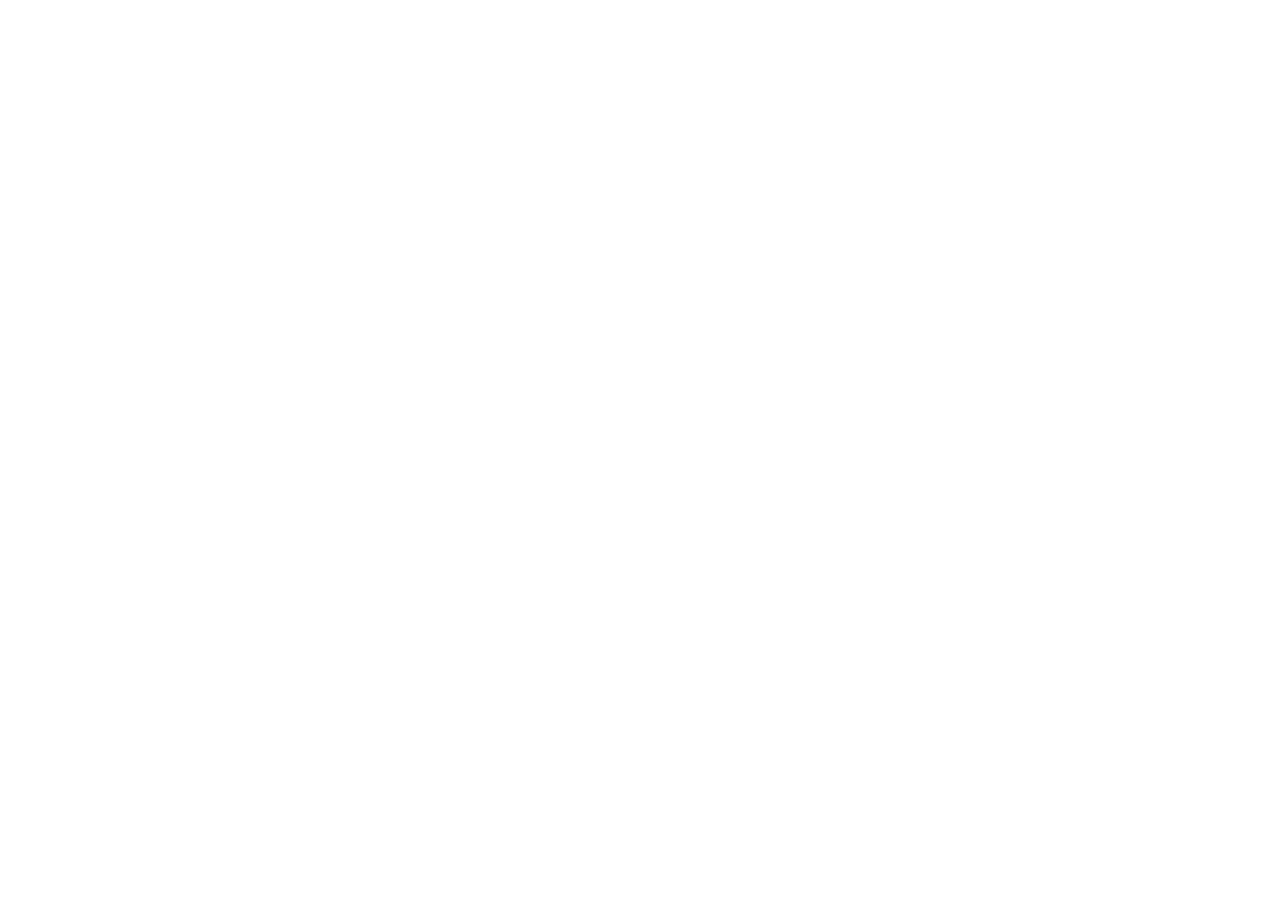
==== pages/feed.html @ baff60b3 "Link:CSS" ====
<!DOCTYPE html>
<html lang="pt-br">
<head>
    <meta charset="UTF-8">
    <meta http-equiv="X-UA-Compatible" content="IE=edge">
    <meta name="viewport" content="width=device-width, initial-scale=1.0">
    <link rel="stylesheet" href="../src/components/style.css">
    <title>Feed</title>
</head>
<body>
    
</body>
</html>
---- src/components/style.css ----
@import url(./feed.css);
@import url(./index.css);
@import url(./constants.css);
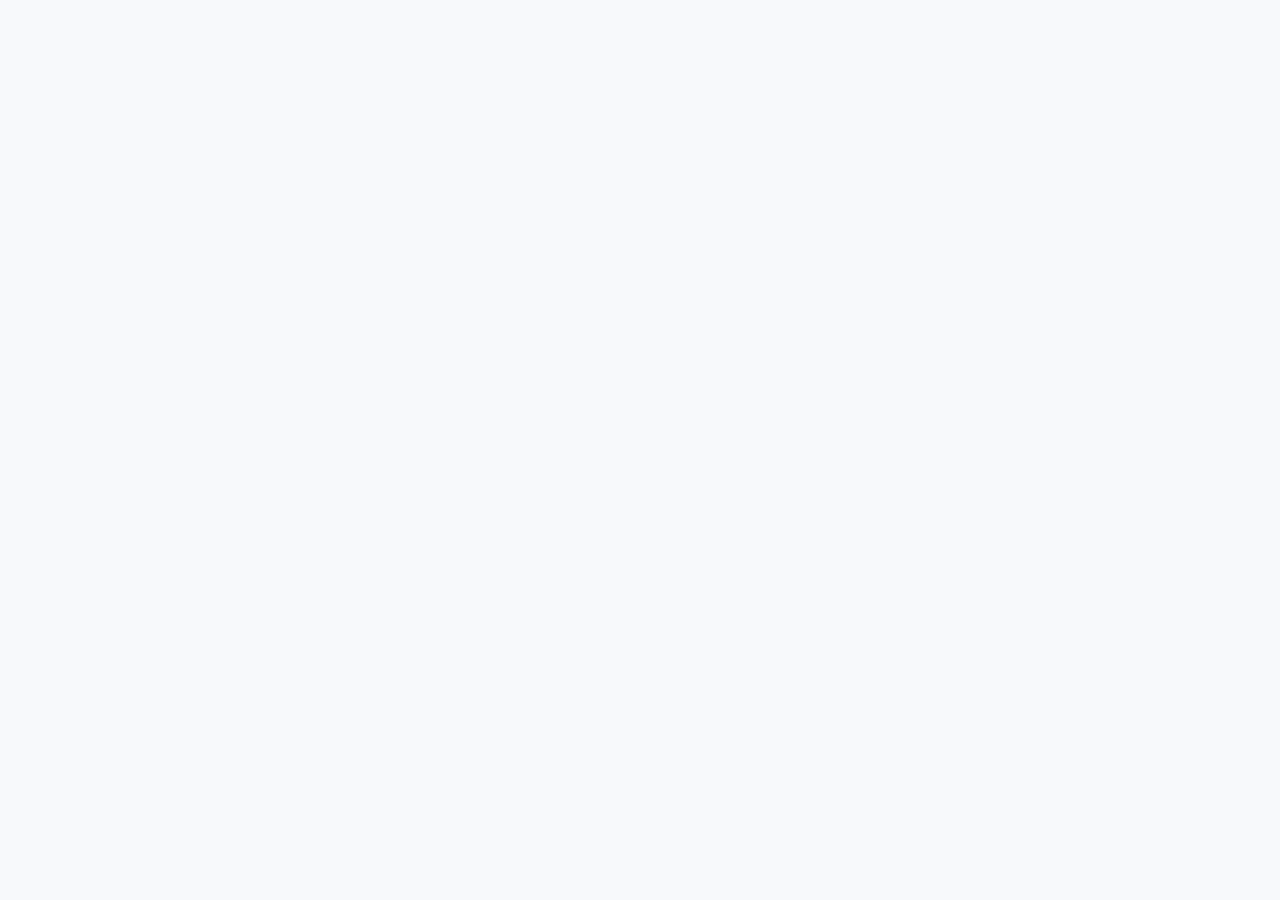
==== commit e62aa763: "Pattern" ====
--- a/pages/feed.html
+++ b/pages/feed.html
@@ -9,5 +9,9 @@
 </head>
 <body>
     
+    <div class="container-pattern">
+        
+    </div>
+
 </body>
 </html>--- a/src/components/style.css
+++ b/src/components/style.css
@@ -1,3 +1,16 @@
 @import url(./feed.css);
 @import url(./index.css);
-@import url(./constants.css);+@import url(./constants.css);
+
+* {
+    margin: 0;
+    padding: 0;
+}
+
+body {
+    background-color: var(--bg-color);
+}
+
+.container-pattern  {
+    margin: 2% 6%;
+}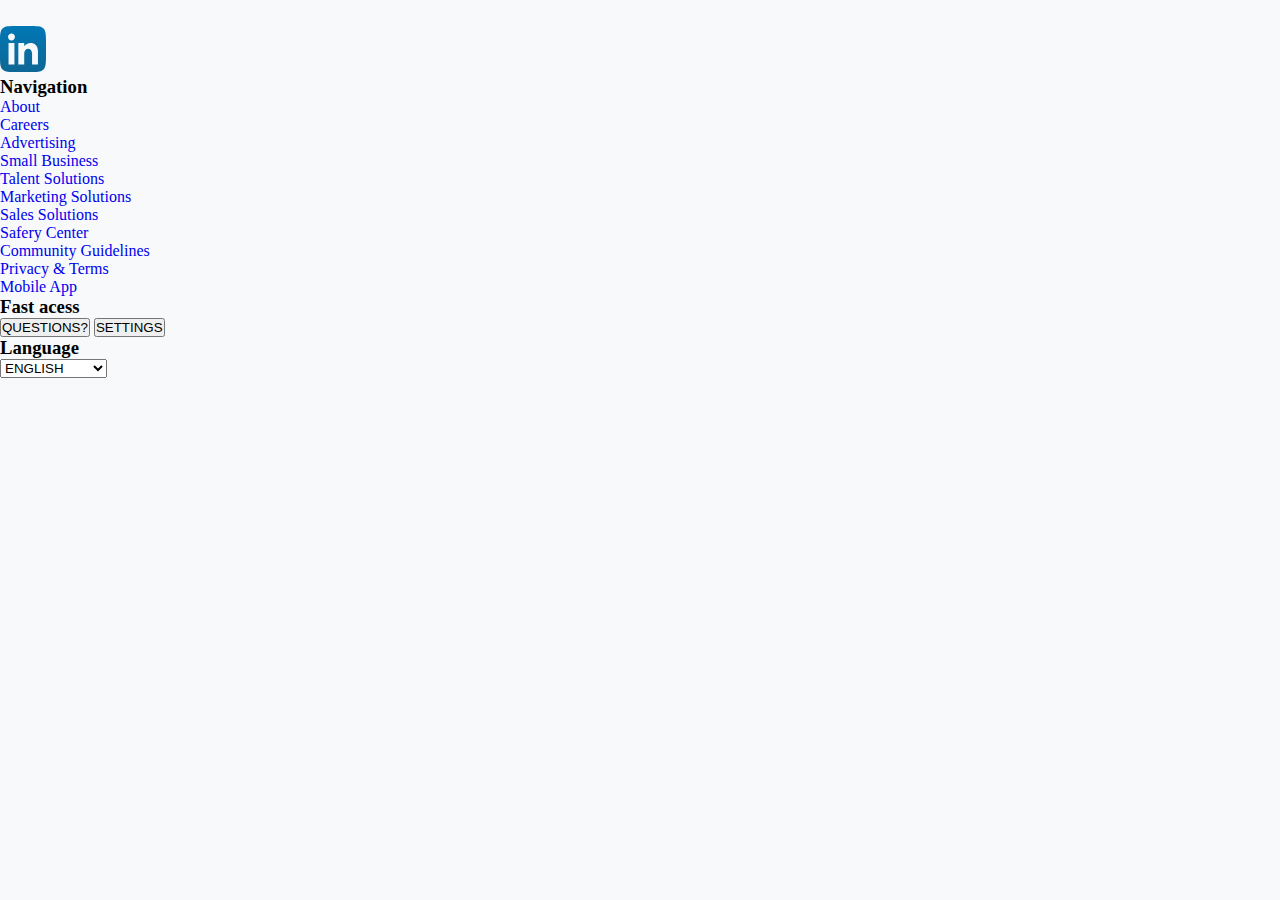
==== commit fda2194b: "Footers" ====
--- a/pages/feed.html
+++ b/pages/feed.html
@@ -4,14 +4,61 @@
     <meta charset="UTF-8">
     <meta http-equiv="X-UA-Compatible" content="IE=edge">
     <meta name="viewport" content="width=device-width, initial-scale=1.0">
+    <link rel="stylesheet" href="https://cdnjs.cloudflare.com/ajax/libs/font-awesome/6.2.0/css/all.min.css" integrity="sha512-xh6O/CkQoPOWDdYTDqeRdPCVd1SpvCA9XXcUnZS2FmJNp1coAFzvtCN9BmamE+4aHK8yyUHUSCcJHgXloTyT2A==" crossorigin="anonymous" referrerpolicy="no-referrer" />
     <link rel="stylesheet" href="../src/components/style.css">
     <title>Feed</title>
 </head>
 <body>
     
     <div class="container-pattern">
-        
+
     </div>
 
+    <footer>
+        <div class="imgs-footer-logo">
+            <img src="../src/img/header-img/logo.svg" alt="">
+            <img src="../src/img/header-img/linkedin-txt-footer.svg" alt="">
+        </div>
+        <div class="col01-footer">
+            <ul>
+                <li><h3>Navigation</h3></li>
+                <li><a href="#">About</a></li>
+                <li><a href="#">Careers</a></li>
+                <li><a href="#">Advertising</a></li>
+                <li><a href="#">Small Business</a></li>
+            </ul>
+        </div>
+        <div class="coltxt-footer">
+            <ul>
+                <li><a href="#">Talent Solutions</a></li>
+                <li><a href="#">Marketing Solutions</a></li>
+                <li><a href="#">Sales Solutions</a></li>
+                <li><a href="#">Safery Center</a></li>
+            </ul>
+        </div>
+        <div class="coltxt-footer">
+            <ul>
+                <li><a href="#">Community Guidelines</a></li>
+                <li><a href="#">Privacy & Terms</a></li>
+                <li><a href="#">Mobile App</a></li>
+            </ul>
+        </div>
+        <div class="col02-footer">
+            <h3>Fast acess</h3>
+            <div class="bts-on-footer">
+                <button class="blue-button-ft">QUESTIONS?<i class="fa-regular fa-circle-question"></i></button>
+                <button class="off-button-ft">SETTINGS<i class="fa-solid fa-gear"></i></button>
+            </div>
+            
+        </div>
+        <div class="col02-footer">
+            <h3>Language</h3>
+           <select name="lang" id="">
+                <option value="english">ENGLISH</option>
+                <option value="pt-br">PORTUGUÊS</option>
+                <option value="spanish">ESPANHOL</option>
+           </select> 
+        </div>
+    </footer>
 </body>
 </html>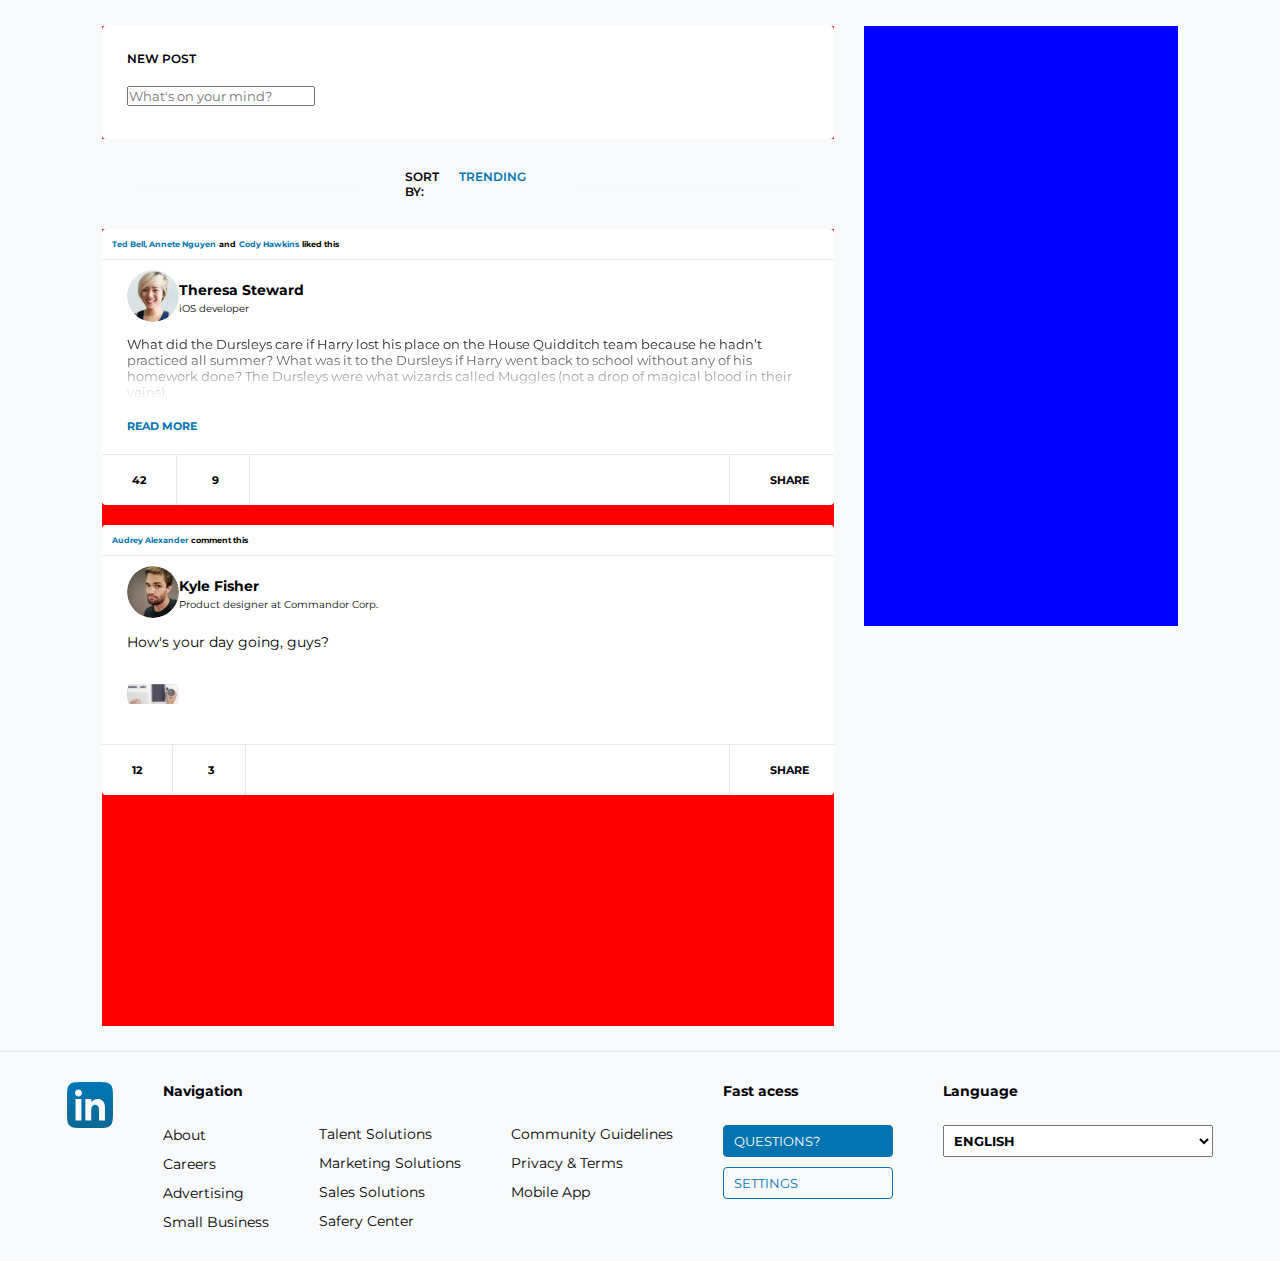
==== commit 16332bce: "Feed-Cards" ====
--- a/pages/feed.html
+++ b/pages/feed.html
@@ -11,7 +11,135 @@
 <body>
     
     <div class="container-pattern">
+        <div class="container-70">
+            <div class="box-container">
 
+                <div class="tittle-secs">NEW POST</div>
+
+                <div class="post-section">
+                    <div><input type="text" placeholder="What's on your mind?"></div>
+                    <div class="icons-newp">
+                        <i class="fa-solid fa-paperclip"></i>
+                        <i class="fa-regular fa-image"></i>
+                        <i class="fa-solid fa-film"></i>
+                        <i class="fa-regular fa-paper-plane"></i>
+                    </div>
+                </div>
+            </div>
+            
+            <div class="sort-loose">
+                <hr>
+                <div class="text-inside-sort">
+                    <h1 class="tittle-secs">SORT BY:</h1>
+                    <h1 class="tittle-secs blue-sort">TRENDING<i class="fa-solid fa-angle-down"></i></h1>
+                </div>
+                <hr>
+            </div>
+
+            <div>
+                <div class="top-ct-bd">
+                    <div class="top-ct-txt">
+                        <div><h2>Ted Bell, Annete Nguyen</h2></div>
+                        <div><h1>and</h1></div>
+                        <div><h2>Cody Hawkins</h2></div>
+                        <div><h1>liked this</h1></div>
+                    </div>
+                    <div><i class="fa-solid fa-ellipsis"></i></div>
+                </div>
+    
+                <div class="mid-ct-bd">
+                    <div class="img-text">
+                        <div>
+                            <img src="../src/img/feed-img/theresa-steward-feed.svg" alt="">
+                        </div>
+                        <div>
+                            <h1 class="name-bd-secs">Theresa Steward</h1>
+                            <h2 class="sub-name-bd">iOS developer</h2>
+                        </div>
+                    </div>
+                    <div class="text-and-rm">
+                        <div>
+                            <p>What did the Dursleys care if Harry lost his place on the House Quidditch team because he hadn’t practiced all summer? What was it to the Dursleys if Harry went back to school without any of his homework done? The Dursleys were what wizards called Muggles (not a drop of magical blood in their veins).</p>
+                        </div>
+                        <div>
+                            <a href="#">READ MORE</a>
+                        </div>
+                    </div>   
+                </div>
+
+                <div class="bot-ct-bd">
+                    <div class="icons">
+                        <div class="divisor">
+                            <i class="fa-regular fa-thumbs-up"></i>
+                            <h1>42</h1>
+                        </div>
+                        <div class="divisor-02">
+                            <i class="fa-regular fa-comment"></i>
+                            <h1>9</h1>
+                        </div>
+                    </div>
+                    <div>
+                        <div class="icons share-bd">
+                            <i class="fa-solid fa-share-nodes"></i>
+                            <h1>SHARE</h1>
+                        </div>
+                    </div>    
+                </div>
+            </div>
+
+            <div>
+                <div class="top-ct-bd">
+                    <div class="top-ct-txt">
+                        <div><h2>Audrey Alexander</h2></div>
+                        <div><h1>comment this</h1></div>
+                    </div>
+                    <div><i class="fa-solid fa-ellipsis"></i></div>
+                </div>
+    
+                <div class="mid-ct-bd-02">
+                    <div class="img-text">
+                        <div>
+                            <img src="../src/img/feed-img/kyle-fisher-feed.svg" alt="">
+                        </div>
+                        <div>
+                            <h1 class="name-bd-secs">Kyle Fisher</h1>
+                            <h2 class="sub-name-bd">Product designer at Commandor Corp.</h2>
+                        </div>
+                    </div>
+                    <div class="text-and-rm">
+                        <div class="style-text">
+                            <p>How's your day going, guys?</p>
+                        </div>
+                        <div>
+                            <img src="../src/img/feed-img/hows-your-day.svg" alt="">
+                        </div>
+                    </div>   
+                </div>
+
+                <div class="bot-ct-bd">
+                    <div class="icons">
+                        <div class="divisor">
+                            <i class="fa-solid fa-thumbs-up"></i>
+                            <h1>12</h1>
+                        </div>
+                        <div class="divisor-02">
+                            <i class="fa-regular fa-comment"></i>
+                            <h1>3</h1>
+                        </div>
+                    </div>
+                    <div>
+                        <div class="icons share-bd">
+                            <i class="fa-solid fa-share-nodes"></i>
+                            <h1>SHARE</h1>
+                        </div>
+                    </div>    
+                </div>
+            </div>
+        </div>
+
+        <div class="container-30">
+
+        </div>
     </div>
 
     <footer>
--- a/src/components/style.css
+++ b/src/components/style.css
@@ -1,10 +1,18 @@
+@import url('https://fonts.googleapis.com/css2?family=Montserrat:ital,wght@0,300;0,400;0,500;0,700;1,400&display=swap');
+
 @import url(./feed.css);
 @import url(./index.css);
 @import url(./constants.css);
+@import url(./header.css);
+@import url(./footer.css);
+@import url(./perso-text.css);
+@import url(./box-container.css);
+@import url(./container-body.css);
 
 * {
     margin: 0;
     padding: 0;
+    font-family: 'Montserrat', sans-serif;
 }
 
 body {
@@ -12,5 +20,8 @@
 }
 
 .container-pattern  {
-    margin: 2% 6%;
-}+    margin: 2% 8%;
+    display: flex;
+    gap: 30px;
+    box-sizing: border-box;
+}
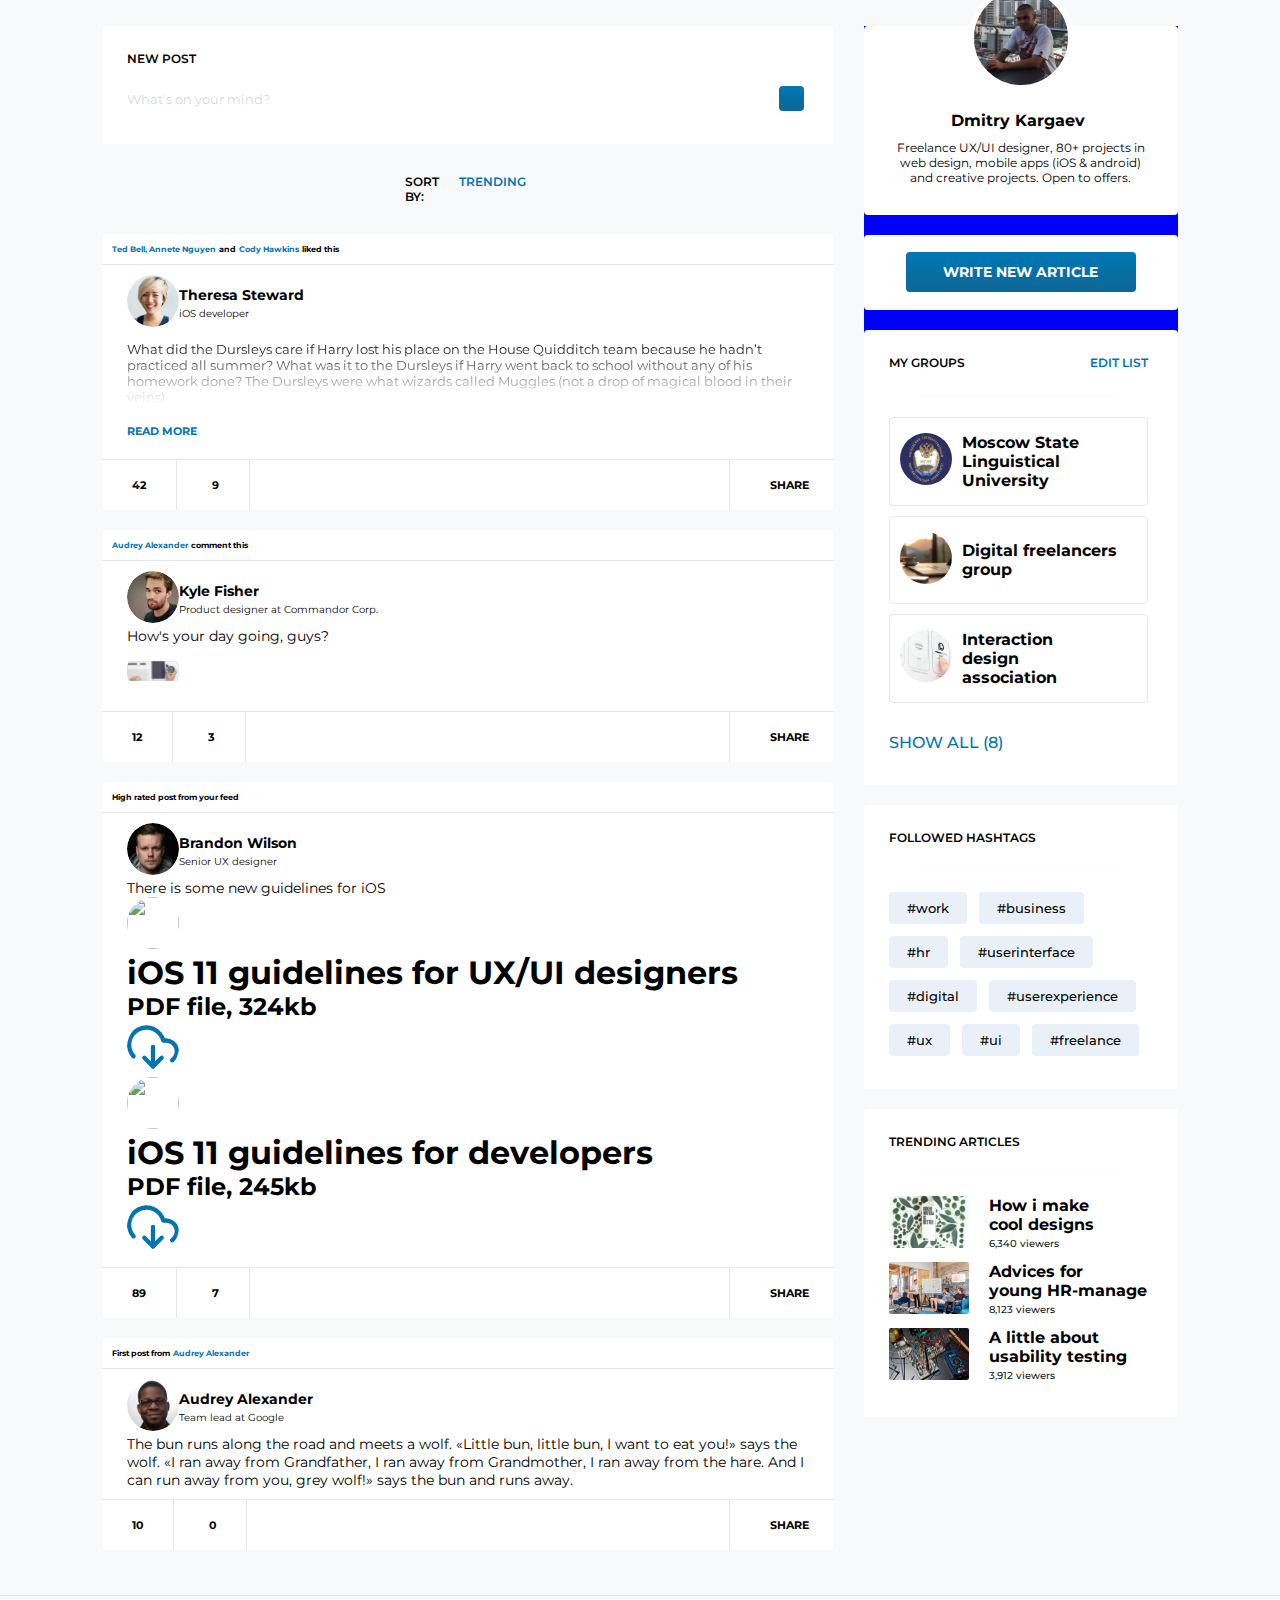
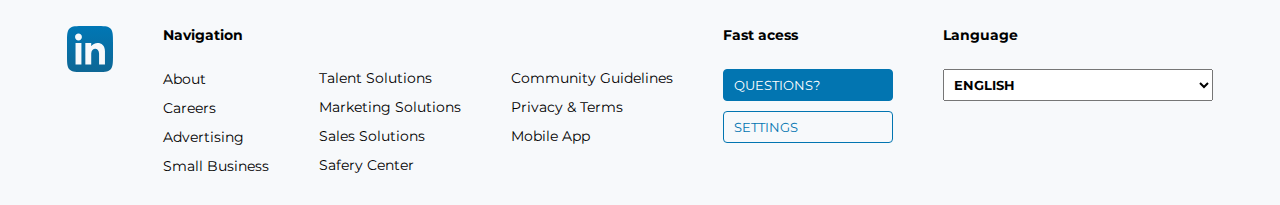
==== commit 0be0c968: "Feed w Header" ====
--- a/pages/feed.html
+++ b/pages/feed.html
@@ -17,7 +17,7 @@
                 <div class="tittle-secs">NEW POST</div>
 
                 <div class="post-section">
-                    <div><input type="text" placeholder="What's on your mind?"></div>
+                    <div><input class="post-holder" type="text" placeholder="What's on your mind?"></div>
                     <div class="icons-newp">
                         <i class="fa-solid fa-paperclip"></i>
                         <i class="fa-regular fa-image"></i>
@@ -36,7 +36,7 @@
                 <hr>
             </div>
 
-            <div>
+            <div class="body-content">
                 <div class="top-ct-bd">
                     <div class="top-ct-txt">
                         <div><h2>Ted Bell, Annete Nguyen</h2></div>
@@ -87,7 +87,7 @@
                 </div>
             </div>
 
-            <div>
+            <div class="body-content">
                 <div class="top-ct-bd">
                     <div class="top-ct-txt">
                         <div><h2>Audrey Alexander</h2></div>
@@ -106,11 +106,9 @@
                             <h2 class="sub-name-bd">Product designer at Commandor Corp.</h2>
                         </div>
                     </div>
-                    <div class="text-and-rm">
-                        <div class="style-text">
+                    <div class="text-and-rm-02">
+                        <div>
                             <p>How's your day going, guys?</p>
-                        </div>
-                        <div>
                             <img src="../src/img/feed-img/hows-your-day.svg" alt="">
                         </div>
                     </div>   
@@ -135,10 +133,261 @@
                     </div>    
                 </div>
             </div>
+
+            <div class="body-content">
+                <div class="top-ct-bd">
+                    <div class="top-ct-txt">
+                        <div><h1>High rated post from your feed</h1></div>
+                    </div>
+                    <div><i class="fa-solid fa-ellipsis"></i></div>
+                </div>
+    
+                <div class="mid-ct-bd-02">
+                    <div class="img-text">
+                        <div>
+                            <img src="../src/img/feed-img/brandon-wilson-feed.svg" alt="">
+                        </div>
+                        <div>
+                            <h1 class="name-bd-secs">Brandon Wilson</h1>
+                            <h2 class="sub-name-bd">Senior UX designer</h2>
+                        </div>
+                    </div>
+                    <div class="text-and-rm-03">
+                        <div>
+                            <p>There is some new guidelines for iOS</p>
+                            <div class="blue-card-down">
+                                <div class="flex-include">
+                                    <div>
+                                        <img src="../src/img/feed-img/file-group.svg" alt="">
+                                    </div>
+                                    <div class="text-aligner">
+                                        <div><h1>iOS 11 guidelines for UX/UI designers</h1></div>
+                                        <div><h2>PDF file, 324kb</h2></div>
+                                    </div>  
+                                </div>
+                                <div class="cloud-sizer">
+                                    <img src="../src/img/feed-img/download-cloud.svg" alt="">    
+                                </div>
+                            </div>
+                            <div class="blue-card-down">
+                                <div class="flex-include">
+                                    <div>
+                                        <img src="../src/img/feed-img/file-group.svg" alt="">
+                                    </div>
+                                    <div class="text-aligner">
+                                        <div><h1>iOS 11 guidelines for developers</h1></div>
+                                        <div><h2>PDF file, 245kb</h2></div>
+                                    </div>  
+                                </div>
+                                <div class="cloud-sizer">
+                                    <img src="../src/img/feed-img/download-cloud.svg" alt="">    
+                                </div>
+                            </div>
+
+                        </div>
+                    </div>   
+                </div>
+
+                <div class="bot-ct-bd">
+                    <div class="icons">
+                        <div class="divisor">
+                            <i class="fa-solid fa-thumbs-up"></i>
+                            <h1>89</h1>
+                        </div>
+                        <div class="divisor-02">
+                            <i class="fa-solid fa-comment"></i>
+                            <h1>7</h1>
+                        </div>
+                    </div>
+                    <div>
+                        <div class="icons share-bd">
+                            <i class="fa-solid fa-share-nodes"></i>
+                            <h1>SHARE</h1>
+                        </div>
+                    </div>    
+                </div>
+            </div>
+
+            <div class="body-content">
+                <div class="top-ct-bd">
+                    <div class="top-ct-txt">
+                        <div><h1>First post from</h1></div>
+                        <div><h2>Audrey Alexander</h2></div>
+                    </div>
+                    <div><i class="fa-solid fa-ellipsis"></i></div>
+                </div>
+    
+                <div class="mid-ct-bd-02">
+                    <div class="img-text">
+                        <div>
+                            <img src="../src/img/feed-img/audrey-alexandeer-feed.svg" alt="">
+                        </div>
+                        <div>
+                            <h1 class="name-bd-secs">Audrey Alexander</h1>
+                            <h2 class="sub-name-bd">Team lead at Google</h2>
+                        </div>
+                    </div>
+                    <div class="text-and-rm-02">
+                        <div>
+                            <p>The bun runs along the road and meets a wolf. «Little bun, little bun, I want to eat you!» says the wolf. «I ran away from Grandfather, I ran away from Grandmother, I ran away from the hare. And I can run away from you, grey wolf!» says the bun and runs away.</p>
+                        </div>
+                    </div>   
+                </div>
+
+                <div class="bot-ct-bd">
+                    <div class="icons">
+                        <div class="divisor">
+                            <i class="fa-regular fa-thumbs-up"></i>
+                            <h1>10</h1>
+                        </div>
+                        <div class="divisor-02">
+                            <i class="fa-regular fa-comment"></i>
+                            <h1>0</h1>
+                        </div>
+                    </div>
+                    <div>
+                        <div class="icons share-bd">
+                            <i class="fa-solid fa-share-nodes"></i>
+                            <h1>SHARE</h1>
+                        </div>
+                    </div>    
+                </div>
+            </div>
         </div>
 
         <div class="container-30">
-
+            <div class="box-card-info">
+                <div class="person-card-info">
+                    <div>
+                        <img class="img-01" src="../src/img/feed-img/background-infocard.svg" alt="">
+                    </div>
+                    <div class="img-02">
+                        <img src="../src/img/feed-img/dmitry-kargaev-feed.svg" alt="">
+                    </div>
+                    <div class="name-card-info">
+                        <h1>Dmitry Kargaev</h1>
+                        <i class="fa-brands fa-linkedin"></i>
+                    </div>
+                    <div class="aligner-card-info-txt">
+                        <p>Freelance UX/UI designer, 80+ projects in web design, mobile apps (iOS & android) and creative projects. Open to offers.</p>
+                    </div>
+                </div>
+
+                <div class="btn-area-write">
+                    <div class="bg-write-btn"><h1>WRITE NEW ARTICLE</h1></div>
+                </div>
+
+                <div class="box-container">
+                    <div class="tittle-box-03">
+                        <h1 class="tittle-secs">MY GROUPS</h1> 
+                        <h2 class="tittle-secs">EDIT LIST</h2>   
+                    </div>
+                    <hr>
+                    <div class="group-cards">
+                        <div class="card">
+                            <div>
+                                <img src="../src/img/feed-img/moscow-state-feed.svg" alt="">
+                            </div>
+                            
+                            <div>
+                                <h1>Moscow State</h1>
+                                <h1>Linguistical</h1>
+                                <h1>University</h1>
+                            </div>
+                        </div>
+
+                        <div class="card">
+                            <div>
+                                <img src="../src/img/feed-img/digital-freelancers.svg" alt="">
+                            </div>
+                            
+                            <div>
+                                <h1>Digital freelancers group</h1>
+                            </div>
+                        </div>
+
+                        <div class="card">
+                            <div>
+                                <img src="../src/img/feed-img/interaction-design.svg" alt="">
+                            </div>
+                            
+                            <div>
+                                <h1>Interaction</h1>
+                                <h1>design</h1>
+                                <h1>association</h1>
+                            </div>
+                        </div>
+
+                        <div class="show-link">
+                            <a href="#">SHOW ALL (8)</a>
+                        </div>
+                    </div>
+
+                </div>
+
+                <div class="box-container">
+                    <div class="tittle-box-03">
+                        <h1 class="tittle-secs">FOLLOWED HASHTAGS</h1>   
+                    </div>  
+                    <hr>
+                    
+                    <div class="hash-words">
+                        <div class="container-hashs"><h1>#work</h1></div>
+                        <div class="container-hashs"><h1>#business</h1></div>
+                        <div class="container-hashs"><h1>#hr</h1></div>
+                        <div class="container-hashs"><h1>#userinterface</h1></div>
+                        <div class="container-hashs"><h1>#digital</h1></div>
+                        <div class="container-hashs"><h1>#userexperience</h1></div>
+                        <div class="container-hashs"><h1>#ux</h1></div>
+                        <div class="container-hashs"><h1>#ui</h1></div>
+                        <div class="container-hashs"><h1>#freelance</h1></div>
+                    </div>
+                </div>
+
+                <div class="box-container">
+                    <div>
+                        <h1 class="tittle-secs">TRENDING ARTICLES</h1>
+                    </div> 
+                    <hr>
+                    <div class="group-cards-02">
+                        <div class="card">
+                            <div>
+                                <img src="../src/img/feed-img/how-i-make-cool-design.svg" alt="">
+                            </div>
+                            
+                            <div>
+                                <h1>How i make</h1>
+                                <h1>cool designs</h1>
+                                <h2>6,340 viewers</h2>
+                            </div>
+                        </div>
+
+                        <div class="card">
+                            <div>
+                                <img src="../src/img/feed-img/advices-for-young.svg" alt="">
+                            </div>
+                            
+                            <div>
+                                <h1>Advices for</h1>
+                                <h1>young HR-manage</h1>
+                                <h2>8,123 viewers</h2>
+                            </div>
+                        </div>
+
+                        <div class="card">
+                            <div>
+                                <img src="../src/img/feed-img/little-about-usability.svg" alt="">
+                            </div>
+                            
+                            <div>
+                                <h1>A little about</h1>
+                                <h1>usability testing</h1>
+                                <h2>3,912 viewers</h2>
+                            </div>
+                        </div>
+                    </div>   
+                </div>
+            </div>
         </div>
     </div>
 
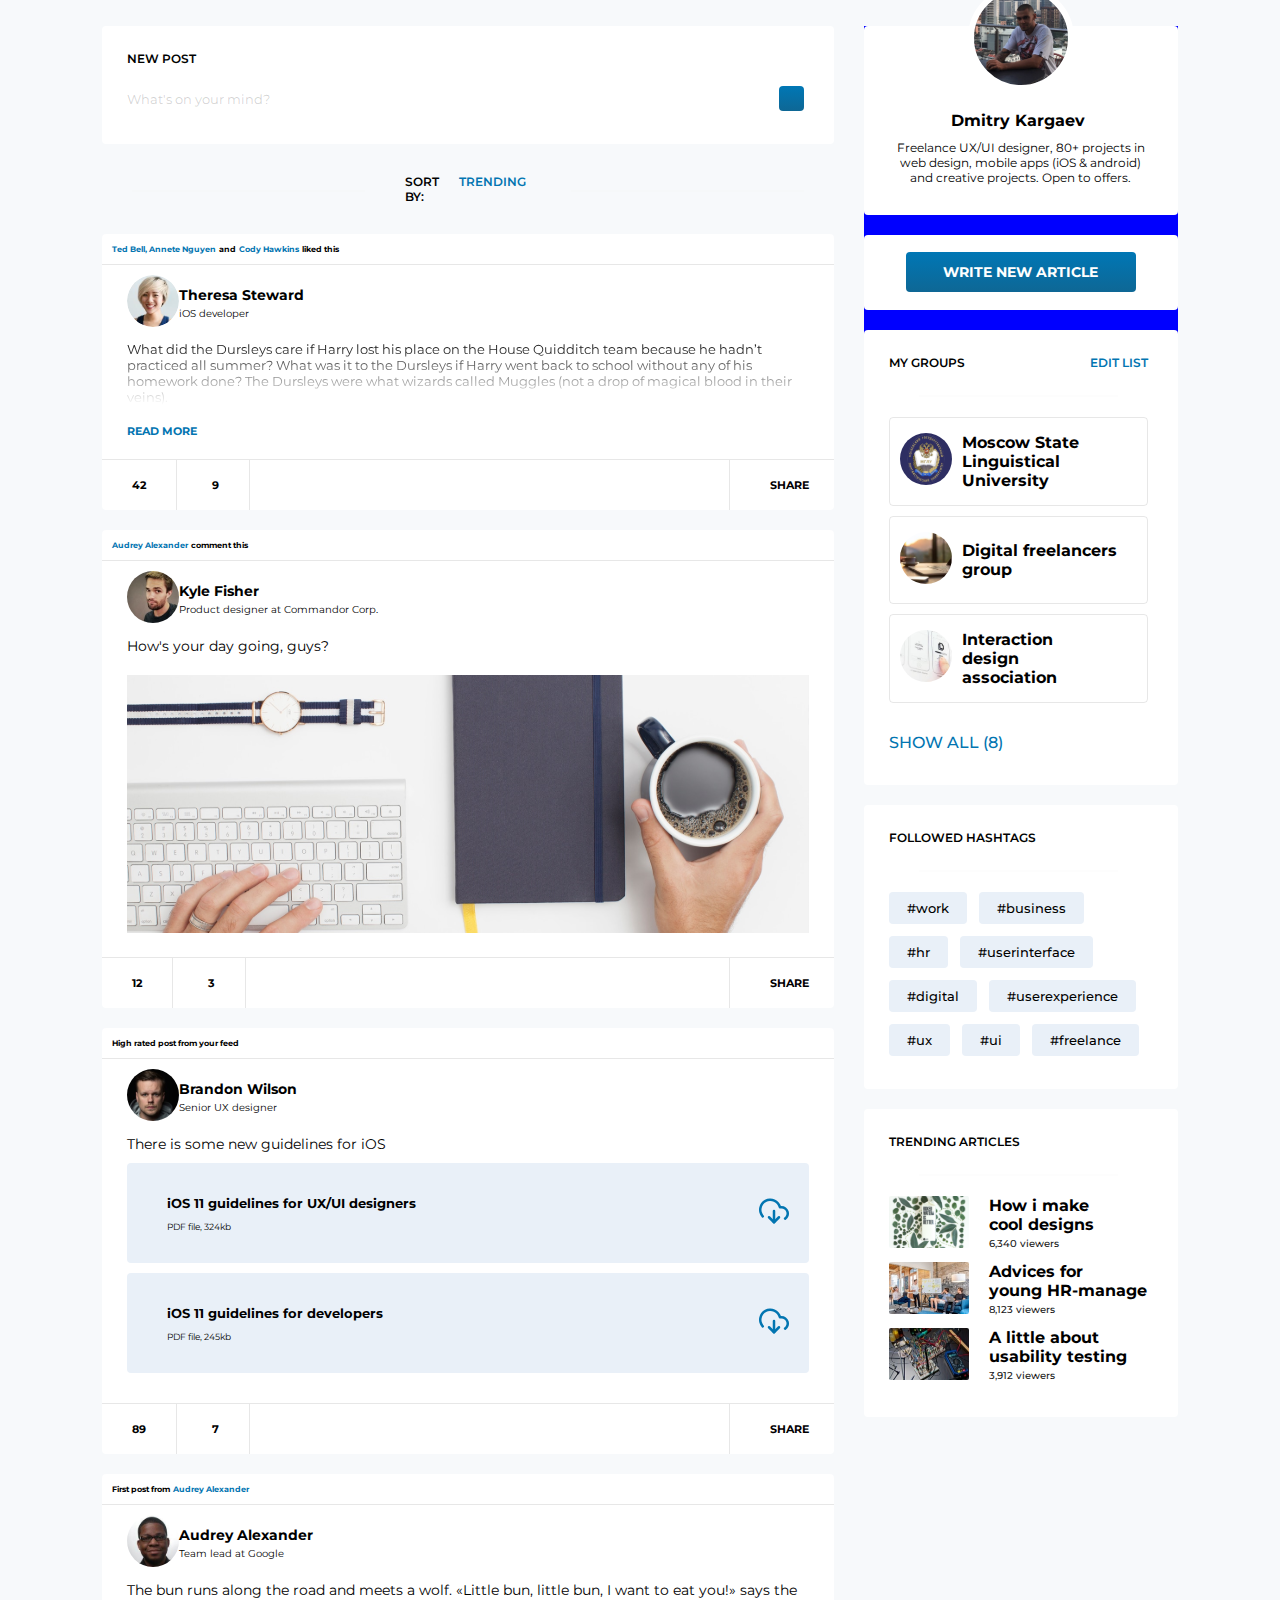
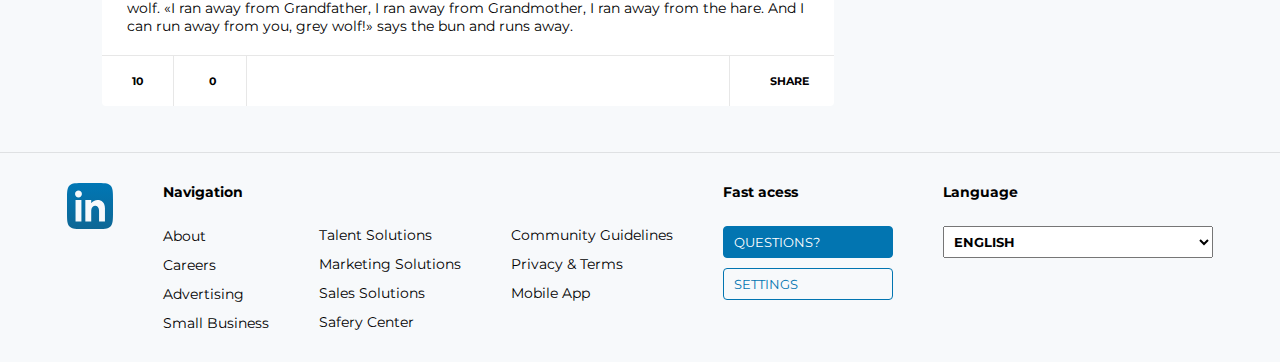
==== commit 0878f440: "Feed w Header Only" ====
--- a/pages/feed.html
+++ b/pages/feed.html
@@ -10,8 +10,13 @@
 </head>
 <body>
     
+    <!-- Daddy Container -->
     <div class="container-pattern">
+
+        <!-- Content 70% -->
         <div class="container-70">
+
+            <!-- New Post Content -->
             <div class="box-container">
 
                 <div class="tittle-secs">NEW POST</div>
@@ -27,6 +32,7 @@
                 </div>
             </div>
             
+            <!-- Sort Loose Content -->
             <div class="sort-loose">
                 <hr>
                 <div class="text-inside-sort">
@@ -36,7 +42,9 @@
                 <hr>
             </div>
 
+            <!-- Body Content (70) -->
             <div class="body-content">
+                <!-- TOP CONTENT -->
                 <div class="top-ct-bd">
                     <div class="top-ct-txt">
                         <div><h2>Ted Bell, Annete Nguyen</h2></div>
@@ -46,7 +54,7 @@
                     </div>
                     <div><i class="fa-solid fa-ellipsis"></i></div>
                 </div>
-    
+                <!-- MID CONTENT -->
                 <div class="mid-ct-bd">
                     <div class="img-text">
                         <div>
@@ -66,7 +74,7 @@
                         </div>
                     </div>   
                 </div>
-
+                <!-- BOT CONTENT -->
                 <div class="bot-ct-bd">
                     <div class="icons">
                         <div class="divisor">
@@ -88,6 +96,7 @@
             </div>
 
             <div class="body-content">
+                <!-- TOP CONTENT -->
                 <div class="top-ct-bd">
                     <div class="top-ct-txt">
                         <div><h2>Audrey Alexander</h2></div>
@@ -95,7 +104,7 @@
                     </div>
                     <div><i class="fa-solid fa-ellipsis"></i></div>
                 </div>
-    
+                <!-- MID CONTENT -->
                 <div class="mid-ct-bd-02">
                     <div class="img-text">
                         <div>
@@ -113,7 +122,7 @@
                         </div>
                     </div>   
                 </div>
-
+                <!-- BOT CONTENT -->
                 <div class="bot-ct-bd">
                     <div class="icons">
                         <div class="divisor">
@@ -135,13 +144,14 @@
             </div>
 
             <div class="body-content">
+                <!-- TOP CONTENT -->
                 <div class="top-ct-bd">
                     <div class="top-ct-txt">
                         <div><h1>High rated post from your feed</h1></div>
                     </div>
                     <div><i class="fa-solid fa-ellipsis"></i></div>
                 </div>
-    
+                <!-- MID CONTENT -->
                 <div class="mid-ct-bd-02">
                     <div class="img-text">
                         <div>
@@ -187,7 +197,7 @@
                         </div>
                     </div>   
                 </div>
-
+                <!-- BOT CONTENT -->
                 <div class="bot-ct-bd">
                     <div class="icons">
                         <div class="divisor">
@@ -209,6 +219,7 @@
             </div>
 
             <div class="body-content">
+                <!-- TOP CONTENT -->
                 <div class="top-ct-bd">
                     <div class="top-ct-txt">
                         <div><h1>First post from</h1></div>
@@ -216,7 +227,7 @@
                     </div>
                     <div><i class="fa-solid fa-ellipsis"></i></div>
                 </div>
-    
+                <!-- MID CONTENT -->
                 <div class="mid-ct-bd-02">
                     <div class="img-text">
                         <div>
@@ -233,7 +244,7 @@
                         </div>
                     </div>   
                 </div>
-
+                <!-- BOT CONTENT -->
                 <div class="bot-ct-bd">
                     <div class="icons">
                         <div class="divisor">
@@ -255,8 +266,13 @@
             </div>
         </div>
 
+        <!-- Content 30% -->
         <div class="container-30">
+
+            <!-- Container All 30 -->
             <div class="box-card-info">
+
+                <!-- Card Info Content -->
                 <div class="person-card-info">
                     <div>
                         <img class="img-01" src="../src/img/feed-img/background-infocard.svg" alt="">
@@ -273,10 +289,12 @@
                     </div>
                 </div>
 
+                <!-- New Article Button -->
                 <div class="btn-area-write">
                     <div class="bg-write-btn"><h1>WRITE NEW ARTICLE</h1></div>
                 </div>
 
+                <!-- Groups Content -->
                 <div class="box-container">
                     <div class="tittle-box-03">
                         <h1 class="tittle-secs">MY GROUPS</h1> 
@@ -325,6 +343,7 @@
 
                 </div>
 
+                <!-- Hashtag's Content -->
                 <div class="box-container">
                     <div class="tittle-box-03">
                         <h1 class="tittle-secs">FOLLOWED HASHTAGS</h1>   
@@ -344,6 +363,7 @@
                     </div>
                 </div>
 
+                <!-- Trending Content -->
                 <div class="box-container">
                     <div>
                         <h1 class="tittle-secs">TRENDING ARTICLES</h1>
@@ -391,11 +411,16 @@
         </div>
     </div>
 
+    <!-- Footer Content -->
     <footer>
+
+        <!-- Logo Footer -->
         <div class="imgs-footer-logo">
             <img src="../src/img/header-img/logo.svg" alt="">
             <img src="../src/img/header-img/linkedin-txt-footer.svg" alt="">
         </div>
+
+        <!-- Col 00 -->
         <div class="col01-footer">
             <ul>
                 <li><h3>Navigation</h3></li>
@@ -405,6 +430,8 @@
                 <li><a href="#">Small Business</a></li>
             </ul>
         </div>
+
+        <!-- Col 01 -->
         <div class="coltxt-footer">
             <ul>
                 <li><a href="#">Talent Solutions</a></li>
@@ -413,6 +440,8 @@
                 <li><a href="#">Safery Center</a></li>
             </ul>
         </div>
+
+        <!-- Col 02 -->
         <div class="coltxt-footer">
             <ul>
                 <li><a href="#">Community Guidelines</a></li>
@@ -420,6 +449,8 @@
                 <li><a href="#">Mobile App</a></li>
             </ul>
         </div>
+
+        <!-- Col 03 -->
         <div class="col02-footer">
             <h3>Fast acess</h3>
             <div class="bts-on-footer">
@@ -428,6 +459,8 @@
             </div>
             
         </div>
+
+        <!-- Col 04 -->
         <div class="col02-footer">
             <h3>Language</h3>
            <select name="lang" id="">
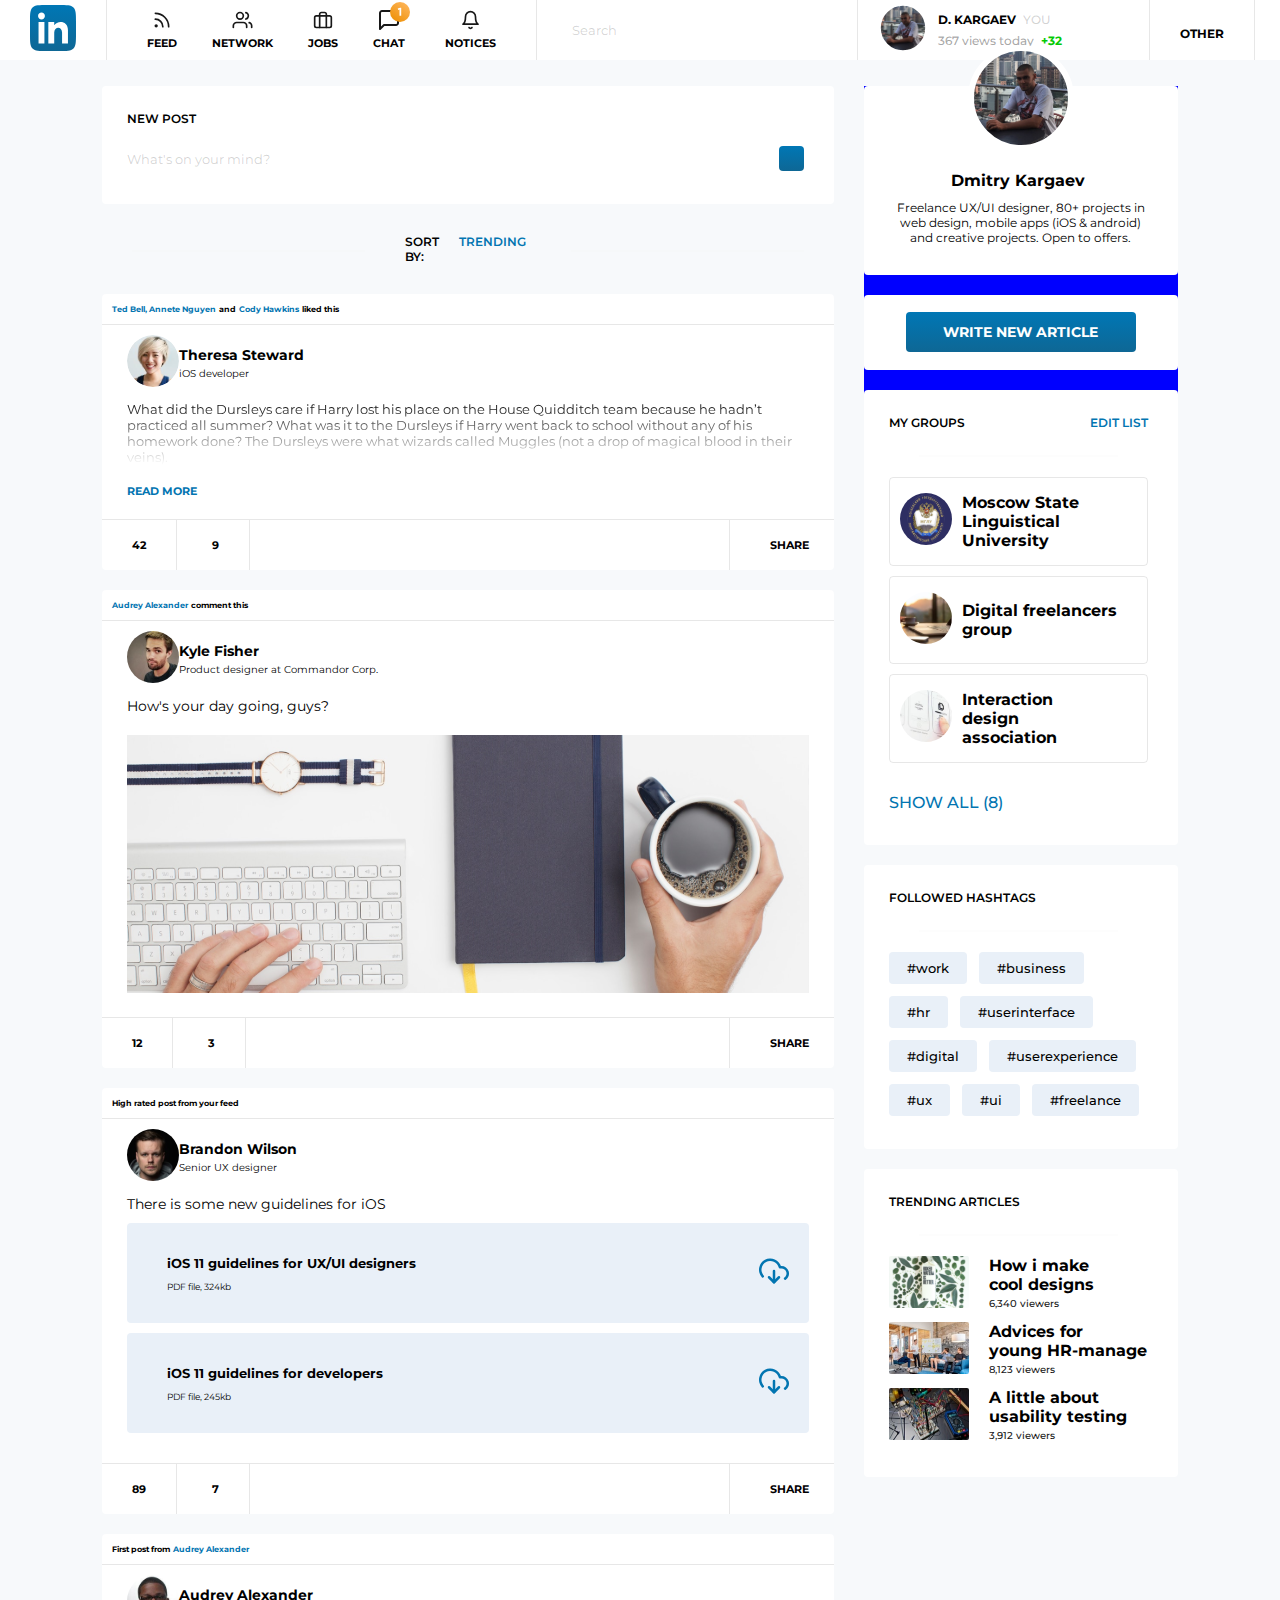
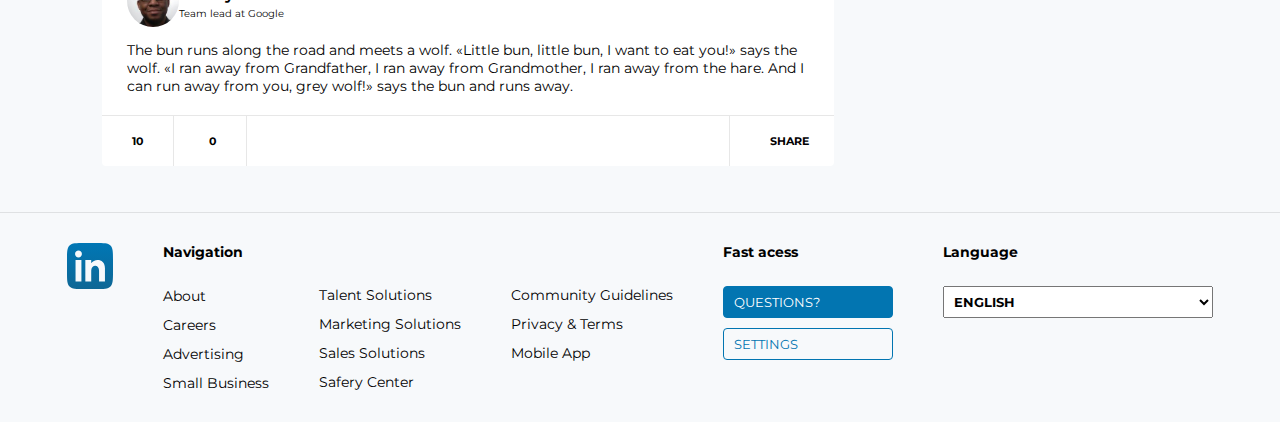
==== commit 11eeb9e5: "Feed Complete - W Header and Footer" ====
--- a/pages/feed.html
+++ b/pages/feed.html
@@ -9,7 +9,78 @@
     <title>Feed</title>
 </head>
 <body>
-    
+    <!-- Header -->
+    <header>
+        <nav>
+            <!-- Logo Header -->
+            <div class="header-divisor">
+                <div class="header-logo">
+                    <a href=""><img src="../src/img/header-img/logo.svg" alt=""></a>
+                </div>
+            </div>
+
+            <!-- Icons Header -->
+            <div class="header-divisor">
+                <div class="icons-header">
+                    <div class="icon-on-header">
+                        <img src="../src/img/header-img/wifi-header.svg" alt="">
+                        <h1>FEED</h1>
+                    </div>
+                    <div class="icon-on-header">
+                        <img src="../src/img/header-img/users-header.svg" alt="">
+                        <h1>NETWORK</h1>
+                    </div>
+                    <div class="icon-on-header">
+                        <img src="../src/img/header-img/work-header.svg" alt="">
+                        <h1>JOBS</h1>
+                    </div>
+                    <div class="icon-on-header">
+                        <img src="../src/img/header-img/msg-header.svg" alt="">
+                        <h1>CHAT</h1>
+                    </div>
+                    <img src="../src/img/header-img/chat-count.svg" class="chat-count-alert" alt="">
+                    <div class="icon-on-header">
+                        <img src="../src/img/header-img/bell-header.svg" alt="">
+                        <h1>NOTICES</h1>
+                    </div>
+                </div>
+            </div>
+
+            <!-- Search Header -->
+            <div class="header-divisor">
+                <div class="search-header">
+                    <i class="fa-solid fa-magnifying-glass"></i>
+                    <input type="text" placeholder="Search">
+                </div>
+            </div>
+
+            <!-- Profile Header -->
+            <div class="header-divisor">
+                <div class="profile-header">
+                    <div>
+                        <img src="../src/img/feed-img/dmitry-kargaev-feed.svg" alt="">
+                    </div>
+
+                    <div class="gapper-header">
+                        <div class="text-header-profile">
+                            <h1>D. KARGAEV</h1>
+                            <h2>YOU</h2>
+                        </div>
+                        <div class="text-header-profile2">
+                            <h1>367 views today</h1>
+                            <h2>+32</h2>
+                            <i class="fa-solid fa-arrow-trend-up"></i>
+                        </div>
+                    </div>
+                </div>
+            </div>
+            <div class="header-divisor other-header">
+                <i class="fa-solid fa-ellipsis"></i>
+                <h1>OTHER</h1>
+            </div>
+        </nav>   
+    </header>
+
     <!-- Daddy Container -->
     <div class="container-pattern">
 
@@ -416,8 +487,8 @@
 
         <!-- Logo Footer -->
         <div class="imgs-footer-logo">
-            <img src="../src/img/header-img/logo.svg" alt="">
-            <img src="../src/img/header-img/linkedin-txt-footer.svg" alt="">
+             <a href=""><img src="../src/img/header-img/logo.svg" alt=""></a> 
+            <a href=""><img src="../src/img/header-img/linkedin-txt-footer.svg" alt=""></a>
         </div>
 
         <!-- Col 00 -->
--- a/src/components/style.css
+++ b/src/components/style.css
@@ -8,6 +8,7 @@
 @import url(./perso-text.css);
 @import url(./box-container.css);
 @import url(./container-body.css);
+@import url(./header.css);
 
 * {
     margin: 0;
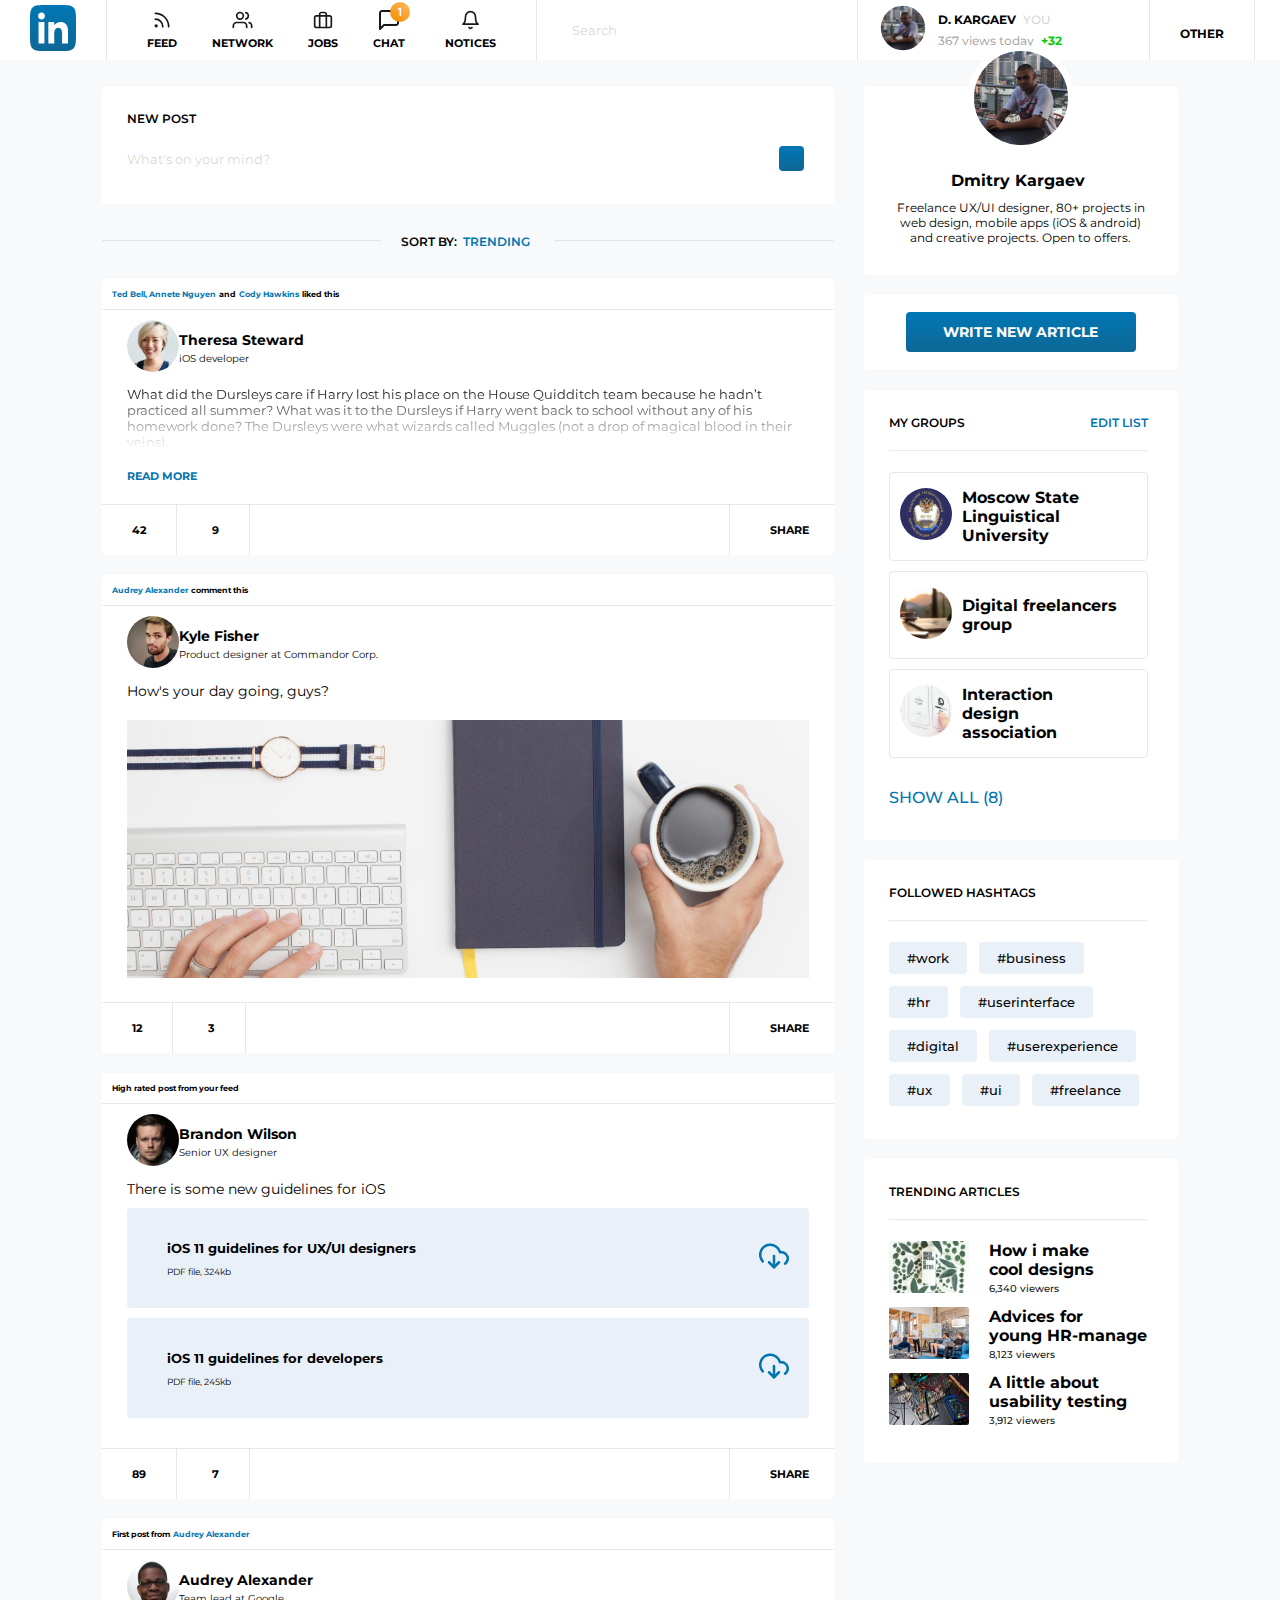
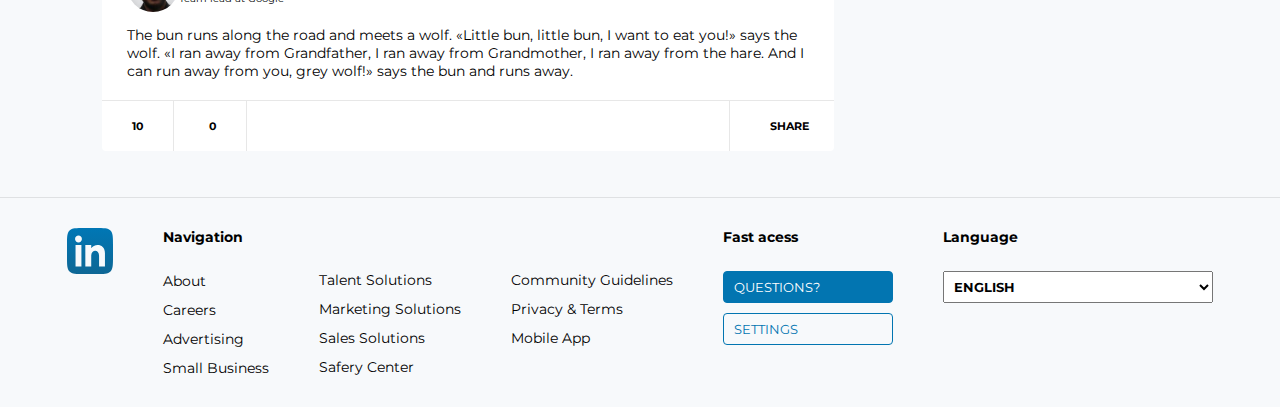
==== commit 005c3cf3: "Projeto final" ====
--- a/pages/feed.html
+++ b/pages/feed.html
@@ -15,7 +15,7 @@
             <!-- Logo Header -->
             <div class="header-divisor">
                 <div class="header-logo">
-                    <a href=""><img src="../src/img/header-img/logo.svg" alt=""></a>
+                    <a href="./index.html"><img src="../src/img/header-img/logo.svg" alt=""></a>
                 </div>
             </div>
 
@@ -23,7 +23,7 @@
             <div class="header-divisor">
                 <div class="icons-header">
                     <div class="icon-on-header">
-                        <img src="../src/img/header-img/wifi-header.svg" alt="">
+                        <a href="./feed.html"><img src="../src/img/header-img/wifi-header.svg" alt=""></a>
                         <h1>FEED</h1>
                     </div>
                     <div class="icon-on-header">
